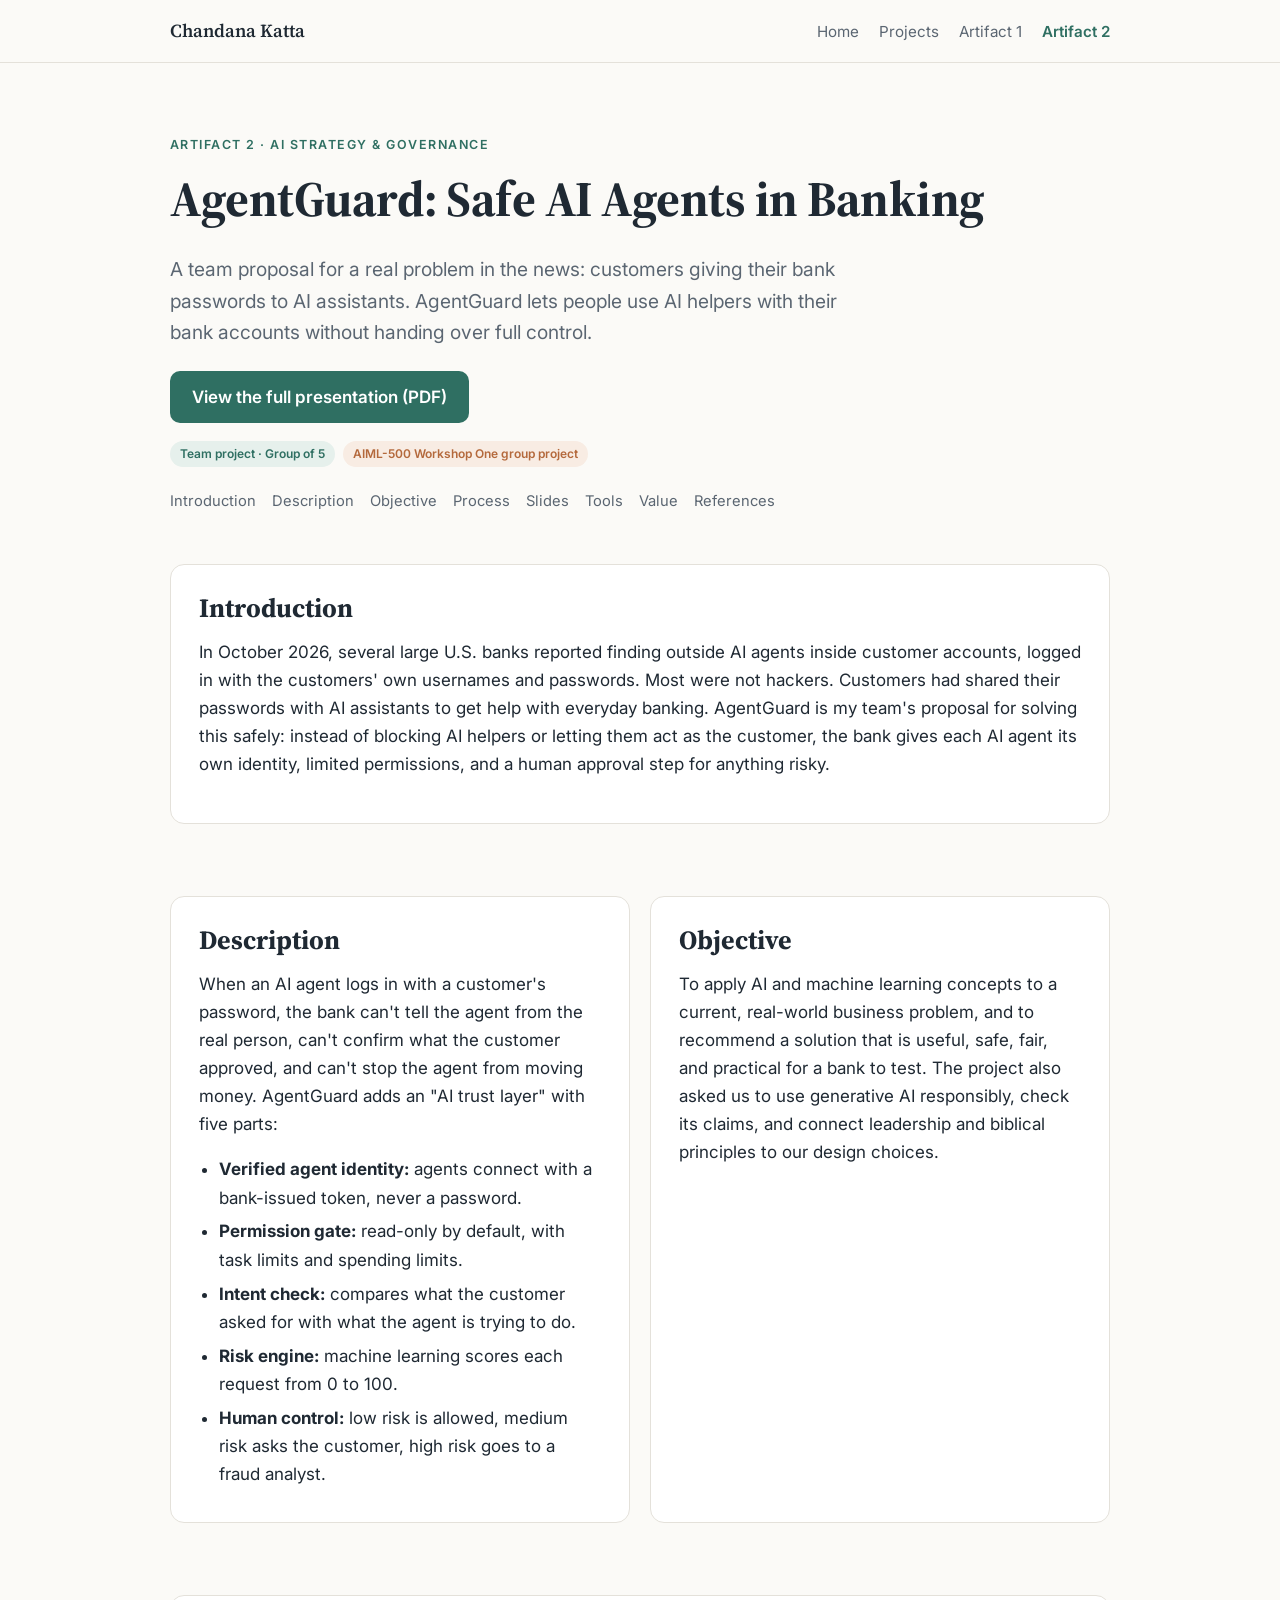
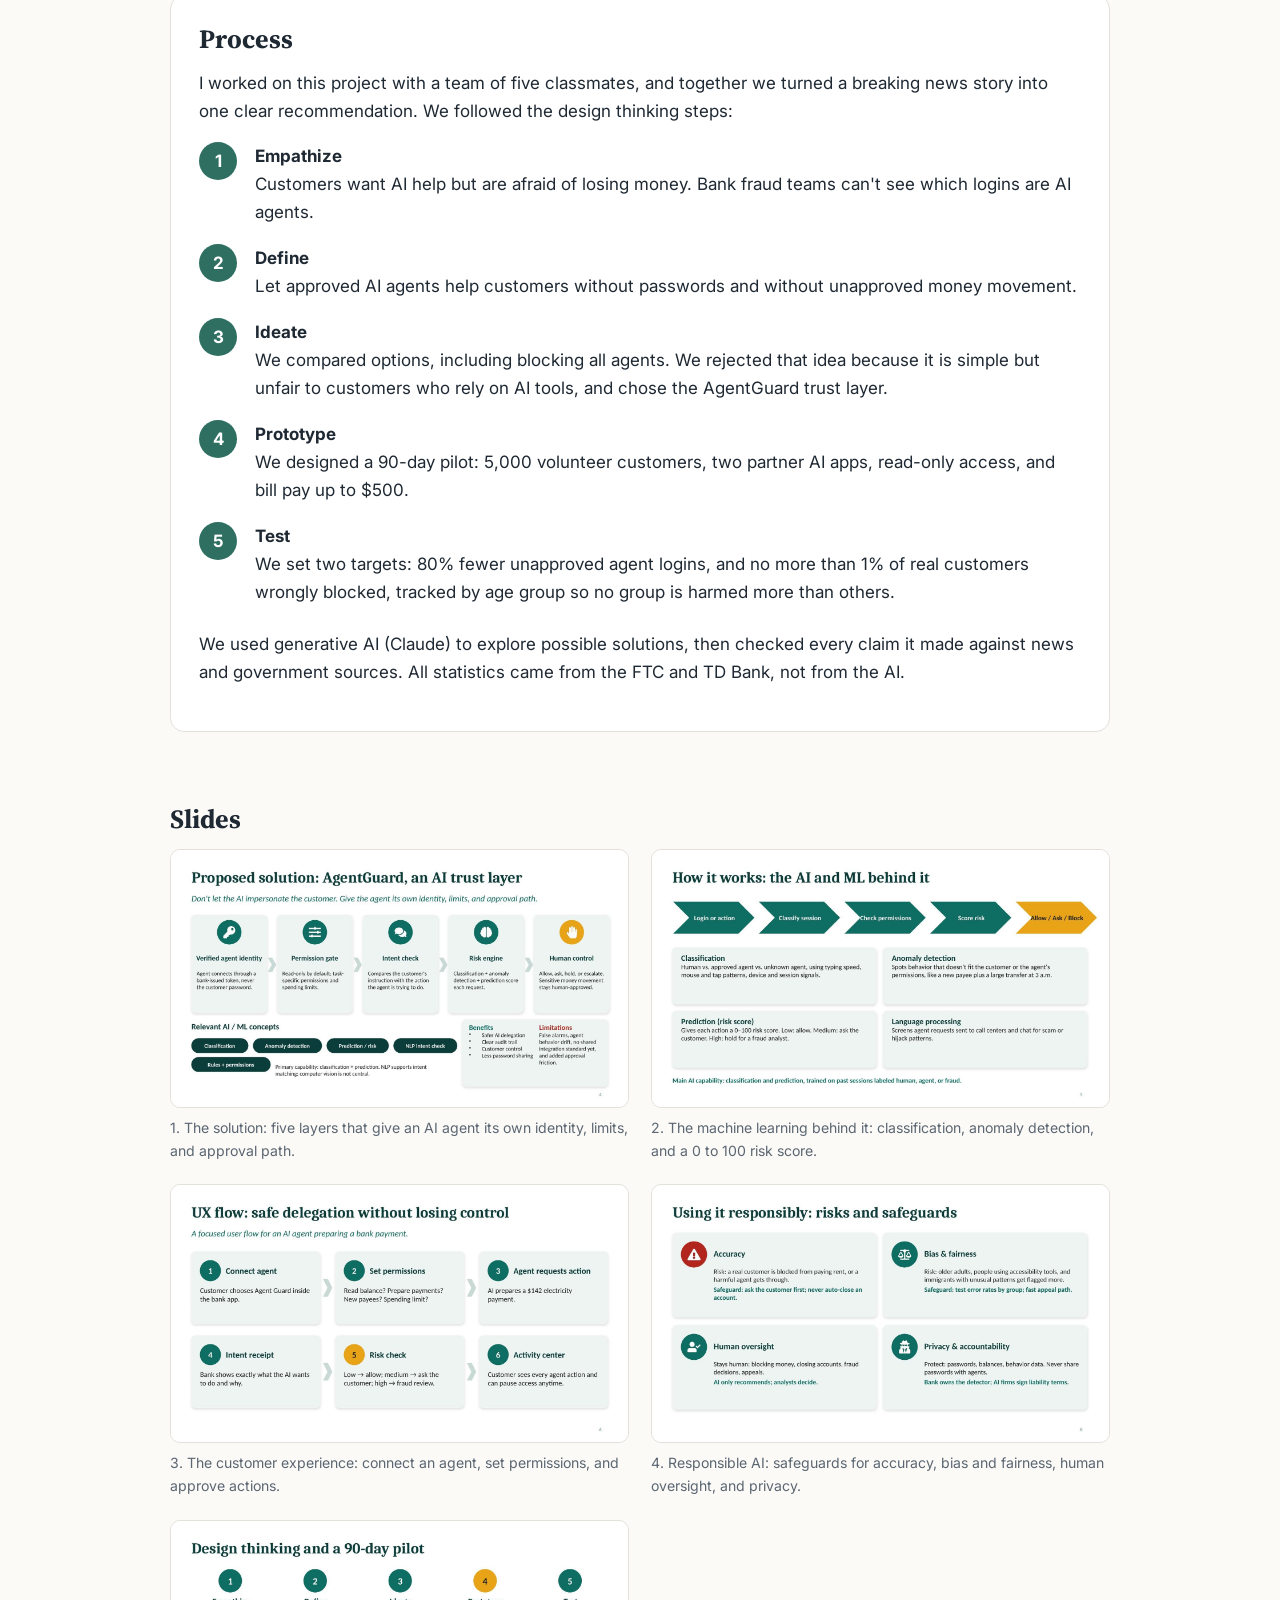
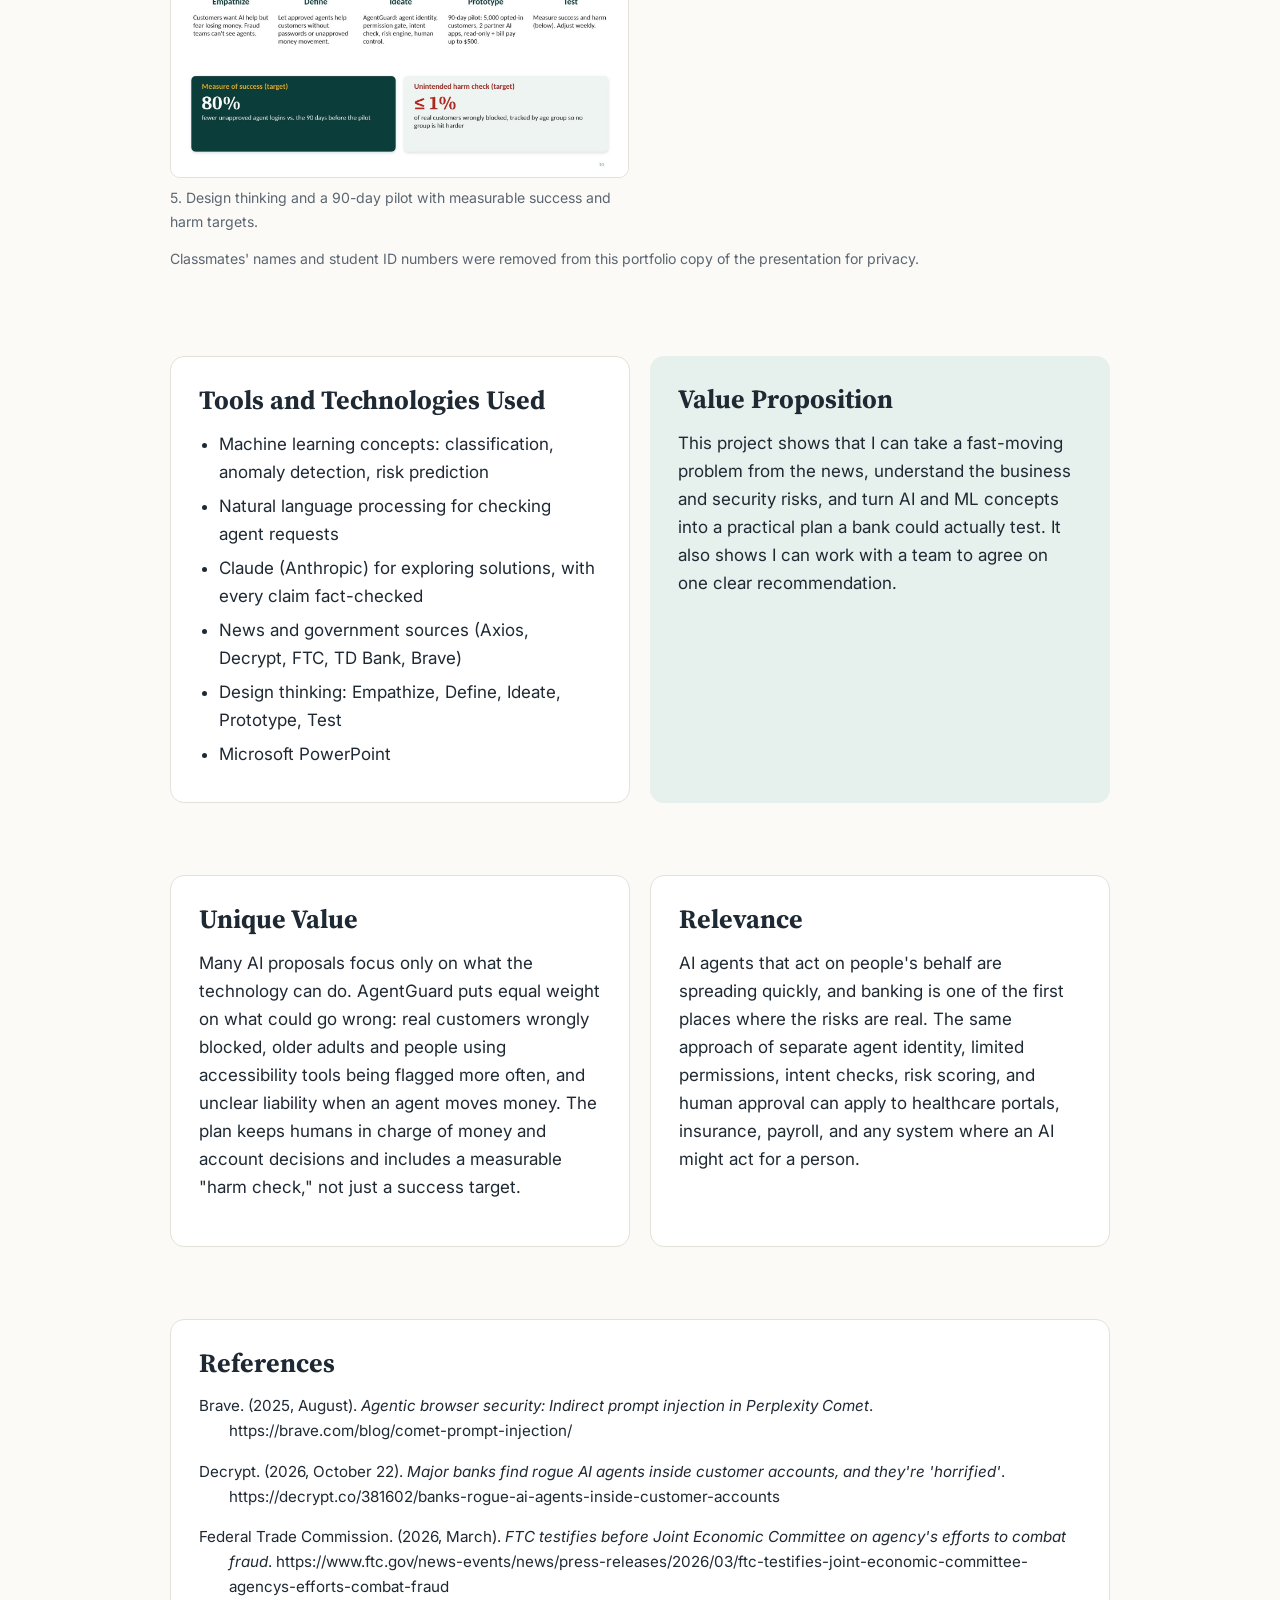
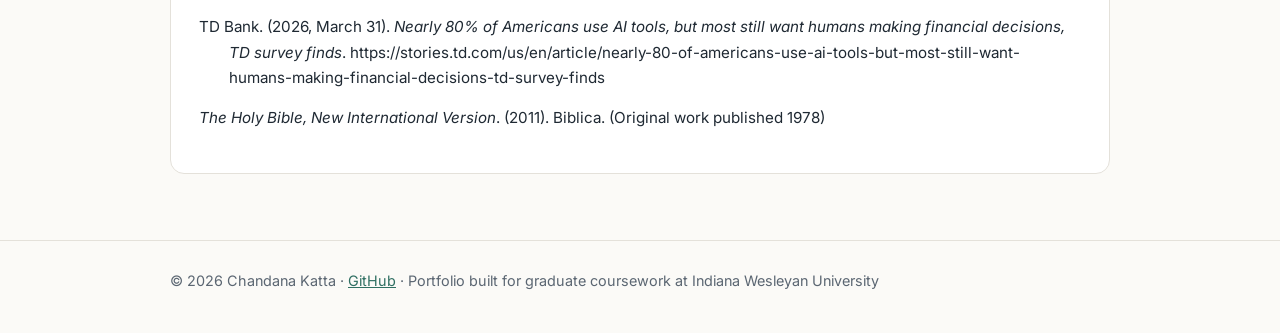
==== agentguard.html @ ad2bde73 "Add Artifact 2: AgentGuard" ====
<!DOCTYPE html>
<html lang="en">
<head>
<meta charset="utf-8">
<meta name="viewport" content="width=device-width, initial-scale=1">
<title>AgentGuard | Chandana Katta</title>
<meta name="description" content="Artifact 2: AgentGuard, a proposal for safe AI agents in banking.">
<link rel="preconnect" href="https://fonts.googleapis.com">
<link rel="preconnect" href="https://fonts.gstatic.com" crossorigin>
<link href="https://fonts.googleapis.com/css2?family=Inter:wght@400;600;700&family=Source+Serif+4:wght@600&display=swap" rel="stylesheet">
<link rel="stylesheet" href="style.css">
</head>
<body>
<header class="site"><div class="wrap"><a class="brand" href="index.html">Chandana Katta</a><nav><a href="index.html">Home</a><a href="projects.html">Projects</a><a href="visa-guide-usa.html">Artifact 1</a><a href="agentguard.html" aria-current="page">Artifact 2</a></nav></div></header>
<main>

<section class="hero"><div class="wrap">
  <div class="eyebrow">Artifact 2 · AI Strategy &amp; Governance</div>
  <h1>AgentGuard: Safe AI Agents in Banking</h1>
  <p class="lead">A team proposal for a real problem in the news: customers giving their bank passwords to AI assistants. AgentGuard lets people use AI helpers with their bank accounts without handing over full control.</p>
  <div class="btns"><a class="btn" href="AgentGuard-Presentation.pdf" target="_blank" rel="noopener">View the full presentation (PDF)</a></div>
  <div class="meta"><span class="tag">Team project · Group of 5</span><span class="tag warm">AIML-500 Workshop One group project</span></div>
  <div class="toc"><a href="#introduction">Introduction</a><a href="#description">Description</a><a href="#objective">Objective</a><a href="#process">Process</a><a href="#evidence">Slides</a><a href="#tools">Tools</a><a href="#value">Value</a><a href="#references">References</a></div>
</div></section>

<section id="introduction" style="padding-top:0"><div class="wrap"><div class="card">
  <h2>Introduction</h2>
  <p>In October 2026, several large U.S. banks reported finding outside AI agents inside customer accounts, logged in with the customers' own usernames and passwords. Most were not hackers. Customers had shared their passwords with AI assistants to get help with everyday banking. AgentGuard is my team's proposal for solving this safely: instead of blocking AI helpers or letting them act as the customer, the bank gives each AI agent its own identity, limited permissions, and a human approval step for anything risky.</p>
</div></div></section>

<section id="description"><div class="wrap grid2">
  <div class="card">
    <h2>Description</h2>
    <p>When an AI agent logs in with a customer's password, the bank can't tell the agent from the real person, can't confirm what the customer approved, and can't stop the agent from moving money. AgentGuard adds an "AI trust layer" with five parts:</p>
    <ul class="clean">
      <li><strong>Verified agent identity:</strong> agents connect with a bank-issued token, never a password.</li>
      <li><strong>Permission gate:</strong> read-only by default, with task limits and spending limits.</li>
      <li><strong>Intent check:</strong> compares what the customer asked for with what the agent is trying to do.</li>
      <li><strong>Risk engine:</strong> machine learning scores each request from 0 to 100.</li>
      <li><strong>Human control:</strong> low risk is allowed, medium risk asks the customer, high risk goes to a fraud analyst.</li>
    </ul>
  </div>
  <div class="card" id="objective">
    <h2>Objective</h2>
    <p>To apply AI and machine learning concepts to a current, real-world business problem, and to recommend a solution that is useful, safe, fair, and practical for a bank to test. The project also asked us to use generative AI responsibly, check its claims, and connect leadership and biblical principles to our design choices.</p>
  </div>
</div></section>

<section id="process"><div class="wrap"><div class="card">
  <h2>Process</h2>
  <p>I worked on this project with a team of five classmates, and together we turned a breaking news story into one clear recommendation. We followed the design thinking steps:</p>
  <ol class="steps">
    <li><b>Empathize</b>Customers want AI help but are afraid of losing money. Bank fraud teams can't see which logins are AI agents.</li>
    <li><b>Define</b>Let approved AI agents help customers without passwords and without unapproved money movement.</li>
    <li><b>Ideate</b>We compared options, including blocking all agents. We rejected that idea because it is simple but unfair to customers who rely on AI tools, and chose the AgentGuard trust layer.</li>
    <li><b>Prototype</b>We designed a 90-day pilot: 5,000 volunteer customers, two partner AI apps, read-only access, and bill pay up to $500.</li>
    <li><b>Test</b>We set two targets: 80% fewer unapproved agent logins, and no more than 1% of real customers wrongly blocked, tracked by age group so no group is harmed more than others.</li>
  </ol>
  <p style="margin-top:6px">We used generative AI (Claude) to explore possible solutions, then checked every claim it made against news and government sources. All statistics came from the FTC and TD Bank, not from the AI.</p>
</div></div></section>

<section id="evidence"><div class="wrap">
  <h2>Slides</h2>
  <div class="shots">
    <figure><a href="ag-solution.jpg" target="_blank" rel="noopener"><img src="ag-solution.jpg" alt="Slide: AgentGuard, an AI trust layer with five parts" loading="lazy"></a><figcaption>1. The solution: five layers that give an AI agent its own identity, limits, and approval path.</figcaption></figure>
    <figure><a href="ag-how.jpg" target="_blank" rel="noopener"><img src="ag-how.jpg" alt="Slide: how the AI and ML work, classification, anomaly detection, risk score" loading="lazy"></a><figcaption>2. The machine learning behind it: classification, anomaly detection, and a 0 to 100 risk score.</figcaption></figure>
    <figure><a href="ag-ux.jpg" target="_blank" rel="noopener"><img src="ag-ux.jpg" alt="Slide: six-step customer flow from connecting an agent to the activity center" loading="lazy"></a><figcaption>3. The customer experience: connect an agent, set permissions, and approve actions.</figcaption></figure>
    <figure><a href="ag-safeguards.jpg" target="_blank" rel="noopener"><img src="ag-safeguards.jpg" alt="Slide: risks and safeguards for accuracy, bias, human oversight, privacy" loading="lazy"></a><figcaption>4. Responsible AI: safeguards for accuracy, bias and fairness, human oversight, and privacy.</figcaption></figure>
    <figure><a href="ag-pilot.jpg" target="_blank" rel="noopener"><img src="ag-pilot.jpg" alt="Slide: design thinking steps and 90-day pilot targets" loading="lazy"></a><figcaption>5. Design thinking and a 90-day pilot with measurable success and harm targets.</figcaption></figure>
  </div>
  <p class="note" style="margin-top:14px">Classmates' names and student ID numbers were removed from this portfolio copy of the presentation for privacy.</p>
</div></section>

<section id="tools"><div class="wrap grid2">
  <div class="card">
    <h2>Tools and Technologies Used</h2>
    <ul class="clean">
      <li>Machine learning concepts: classification, anomaly detection, risk prediction</li>
      <li>Natural language processing for checking agent requests</li>
      <li>Claude (Anthropic) for exploring solutions, with every claim fact-checked</li>
      <li>News and government sources (Axios, Decrypt, FTC, TD Bank, Brave)</li>
      <li>Design thinking: Empathize, Define, Ideate, Prototype, Test</li>
      <li>Microsoft PowerPoint</li>
    </ul>
  </div>
  <div class="card value" id="value">
    <h2>Value Proposition</h2>
    <p>This project shows that I can take a fast-moving problem from the news, understand the business and security risks, and turn AI and ML concepts into a practical plan a bank could actually test. It also shows I can work with a team to agree on one clear recommendation.</p>
  </div>
</div></section>

<section><div class="wrap grid2">
  <div class="card">
    <h2>Unique Value</h2>
    <p>Many AI proposals focus only on what the technology can do. AgentGuard puts equal weight on what could go wrong: real customers wrongly blocked, older adults and people using accessibility tools being flagged more often, and unclear liability when an agent moves money. The plan keeps humans in charge of money and account decisions and includes a measurable "harm check," not just a success target.</p>
  </div>
  <div class="card">
    <h2>Relevance</h2>
    <p>AI agents that act on people's behalf are spreading quickly, and banking is one of the first places where the risks are real. The same approach of separate agent identity, limited permissions, intent checks, risk scoring, and human approval can apply to healthcare portals, insurance, payroll, and any system where an AI might act for a person.</p>
  </div>
</div></section>

<section id="references" class="refs"><div class="wrap"><div class="card">
  <h2>References</h2>
  <p>Brave. (2025, August). <em>Agentic browser security: Indirect prompt injection in Perplexity Comet</em>. https://brave.com/blog/comet-prompt-injection/</p>
  <p>Decrypt. (2026, October 22). <em>Major banks find rogue AI agents inside customer accounts, and they're 'horrified'</em>. https://decrypt.co/381602/banks-rogue-ai-agents-inside-customer-accounts</p>
  <p>Federal Trade Commission. (2026, March). <em>FTC testifies before Joint Economic Committee on agency's efforts to combat fraud</em>. https://www.ftc.gov/news-events/news/press-releases/2026/03/ftc-testifies-joint-economic-committee-agencys-efforts-combat-fraud</p>
  <p>TD Bank. (2026, March 31). <em>Nearly 80% of Americans use AI tools, but most still want humans making financial decisions, TD survey finds</em>. https://stories.td.com/us/en/article/nearly-80-of-americans-use-ai-tools-but-most-still-want-humans-making-financial-decisions-td-survey-finds</p>
  <p><em>The Holy Bible, New International Version</em>. (2011). Biblica. (Original work published 1978)</p>
</div></div></section>

</main>
<footer><div class="wrap">© 2026 Chandana Katta · <a href="https://github.com/chandanakatta17">GitHub</a> · Portfolio built for graduate coursework at Indiana Wesleyan University</div></footer>
</body>
</html>
---- style.css ----
:root {
  --bg: #fbfaf7;
  --surface: #ffffff;
  --ink: #1f2933;
  --muted: #5b6672;
  --line: #e4e1da;
  --accent: #2f6f62;
  --accent-soft: #e6f0ec;
  --warm: #b4693c;
  --warm-soft: #f8ece3;
  --radius: 14px;
  --max: 980px;
}
* { box-sizing: border-box; }
html { scroll-behavior: smooth; }
body {
  margin: 0; background: var(--bg); color: var(--ink);
  font: 17px/1.65 "Inter", system-ui, -apple-system, "Segoe UI", sans-serif;
}
img { max-width: 100%; display: block; }
a { color: var(--accent); }
h1, h2, h3 { font-family: "Source Serif 4", Georgia, serif; line-height: 1.2; margin: 0 0 .5em; }
h1 { font-size: clamp(2.1rem, 5vw, 3.1rem); letter-spacing: -.01em; }
h2 { font-size: 1.65rem; margin-top: 0; }
h3 { font-size: 1.2rem; }
p { margin: 0 0 1em; }
.wrap { max-width: var(--max); margin: 0 auto; padding: 0 20px; }

/* nav */
header.site { border-bottom: 1px solid var(--line); background: rgba(251,250,247,.92); position: sticky; top: 0; z-index: 10; backdrop-filter: blur(6px); }
header.site .wrap { display: flex; align-items: center; justify-content: space-between; gap: 16px; min-height: 62px; flex-wrap: wrap; }
.brand { font-family: "Source Serif 4", Georgia, serif; font-weight: 600; font-size: 1.15rem; color: var(--ink); text-decoration: none; }
nav a { color: var(--muted); text-decoration: none; margin-left: 20px; font-size: .95rem; }
nav a:first-child { margin-left: 0; }
nav a:hover, nav a[aria-current="page"] { color: var(--accent); }
nav a[aria-current="page"] { font-weight: 600; }

/* hero */
.hero { padding: 72px 0 48px; }
.eyebrow { text-transform: uppercase; letter-spacing: .12em; font-size: .78rem; font-weight: 600; color: var(--accent); margin-bottom: 14px; }
.lead { font-size: 1.2rem; color: var(--muted); max-width: 680px; }

section { padding: 36px 0; }
.card { background: var(--surface); border: 1px solid var(--line); border-radius: var(--radius); padding: 28px; }
.grid2 { display: grid; grid-template-columns: 1fr 1fr; gap: 20px; }
.value { background: var(--accent-soft); border: 0; }
.value p:last-child { margin-bottom: 0; }

/* project cards */
.projects { display: grid; grid-template-columns: repeat(auto-fill, minmax(280px, 1fr)); gap: 20px; }
.proj { background: var(--surface); border: 1px solid var(--line); border-radius: var(--radius); overflow: hidden; display: flex; flex-direction: column; text-decoration: none; color: inherit; transition: transform .15s, box-shadow .15s; }
.proj:hover { transform: translateY(-3px); box-shadow: 0 10px 24px rgba(31,41,51,.08); }
.proj img { aspect-ratio: 16/9; object-fit: cover; object-position: top; border-bottom: 1px solid var(--line); width: 100%; }
.proj .body { padding: 18px 20px 22px; display: flex; flex-direction: column; flex: 1; }
.proj p { color: var(--muted); font-size: .95rem; flex: 1; }
.tag { display: inline-block; font-size: .75rem; font-weight: 600; color: var(--accent); background: var(--accent-soft); border-radius: 99px; padding: 3px 10px; margin-bottom: 10px; align-self: flex-start; }
.tag.warm { color: var(--warm); background: var(--warm-soft); }
.more { font-weight: 600; font-size: .92rem; color: var(--accent); }

/* buttons */
.btn { display: inline-block; background: var(--accent); color: #fff; text-decoration: none; font-weight: 600; padding: 12px 22px; border-radius: 10px; }
.btn:hover { background: #255a50; }
.btn.ghost { background: transparent; color: var(--accent); border: 1.5px solid var(--accent); }
.btn.ghost:hover { background: var(--accent-soft); }
.btns { display: flex; gap: 12px; flex-wrap: wrap; margin: 22px 0 8px; }
.note { font-size: .88rem; color: var(--muted); }

/* artifact page */
.meta { display: flex; flex-wrap: wrap; gap: 8px; margin-top: 18px; }
.toc { font-size: .92rem; display: flex; flex-wrap: wrap; column-gap: 16px; margin-top: 10px; }
.toc a { color: var(--muted); text-decoration: none; white-space: nowrap; line-height: 2; }
.toc a:hover { color: var(--accent); }
.steps { list-style: none; padding: 0; margin: 0; counter-reset: s; }
.steps li { position: relative; padding: 0 0 18px 56px; }
.steps li::before { counter-increment: s; content: counter(s); position: absolute; left: 0; top: 0; width: 38px; height: 38px; border-radius: 50%; background: var(--accent); color: #fff; font-weight: 700; display: grid; place-items: center; }
.steps li.fail::before { background: var(--warm); }
.steps b { display: block; }
ul.clean { padding-left: 1.2em; margin: 0; }
ul.clean li { margin-bottom: .35em; }
figure { margin: 0; }
figure img { border: 1px solid var(--line); border-radius: 10px; }
figcaption { font-size: .88rem; color: var(--muted); margin-top: 8px; }
.shots { display: grid; grid-template-columns: 1fr 1fr; gap: 22px; }
.refs p { padding-left: 2em; text-indent: -2em; font-size: .95rem; word-break: break-word; }

footer { border-top: 1px solid var(--line); padding: 28px 0 40px; margin-top: 30px; color: var(--muted); font-size: .9rem; }

@media (max-width: 720px) {
  body { font-size: 16px; }
  .hero { padding: 44px 0 28px; }
  .grid2, .shots { grid-template-columns: 1fr; }
  .card { padding: 22px; }
  nav a { margin-left: 14px; }
}
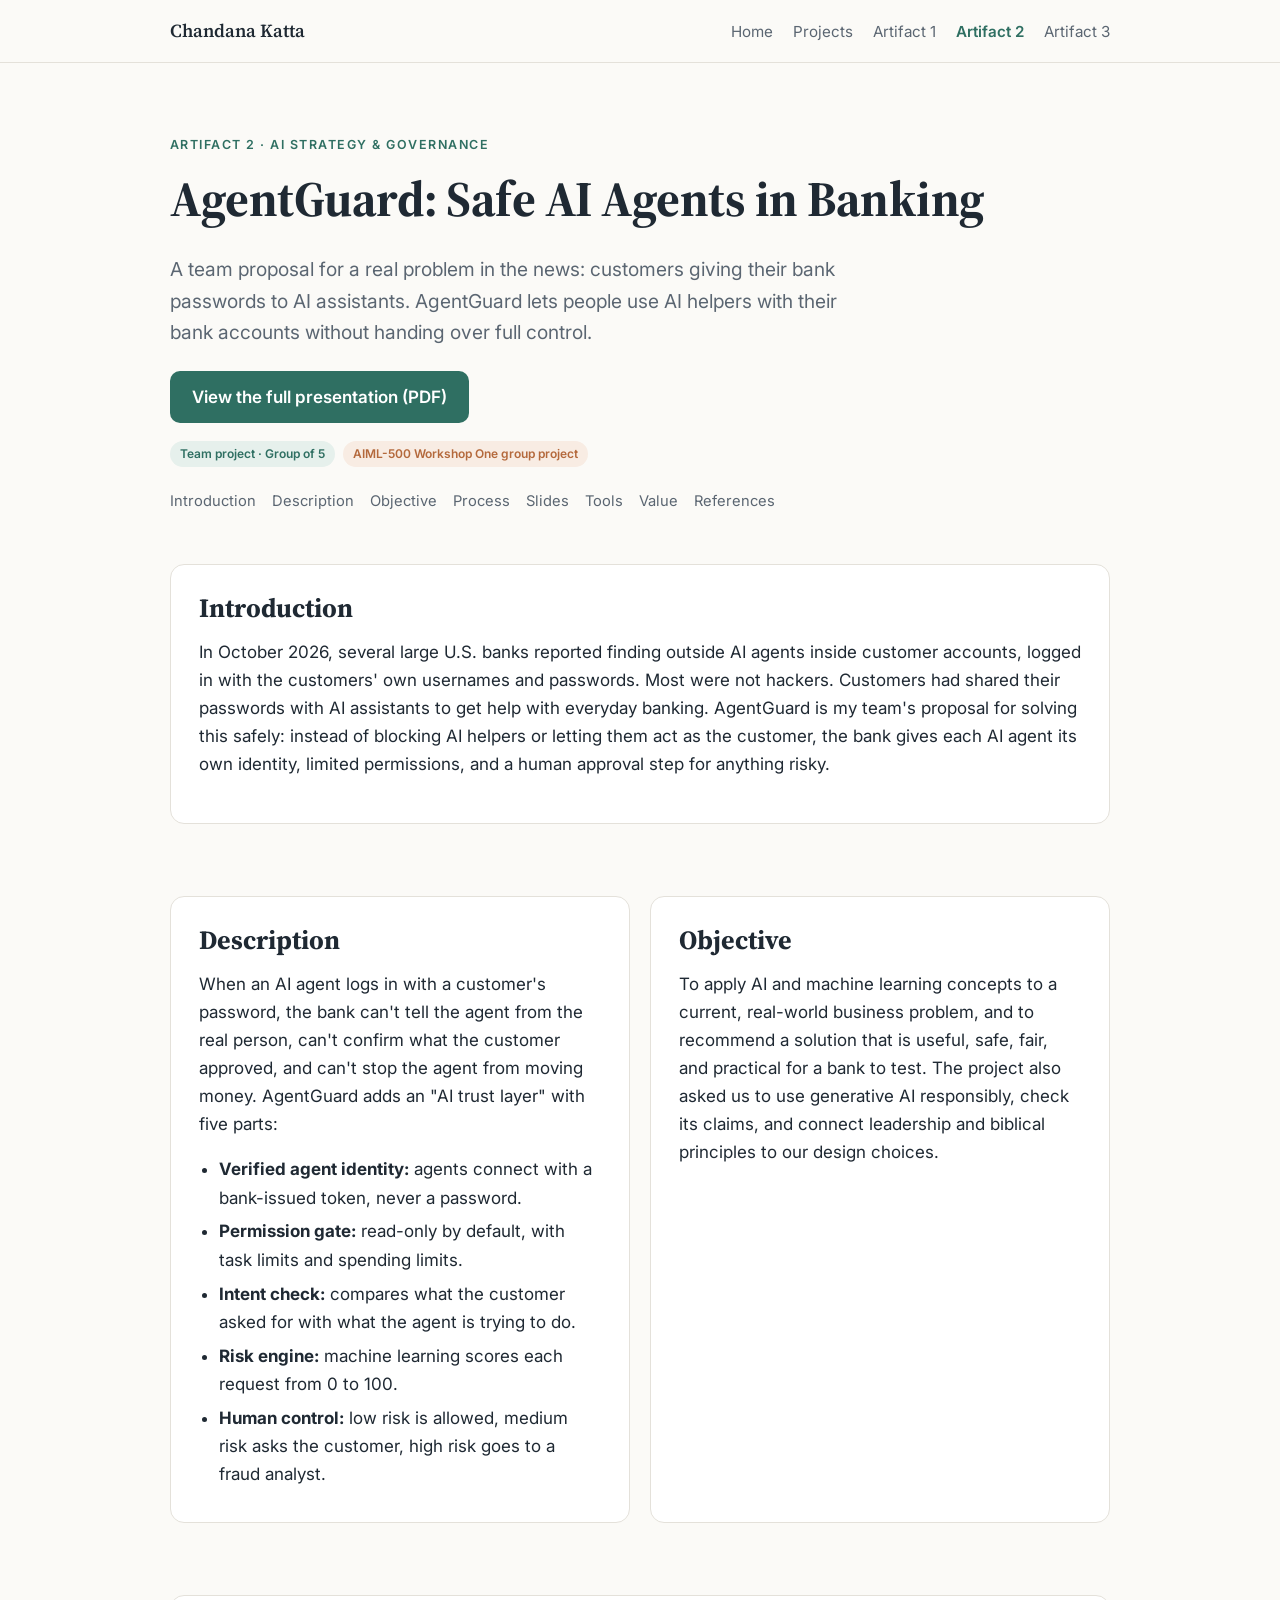
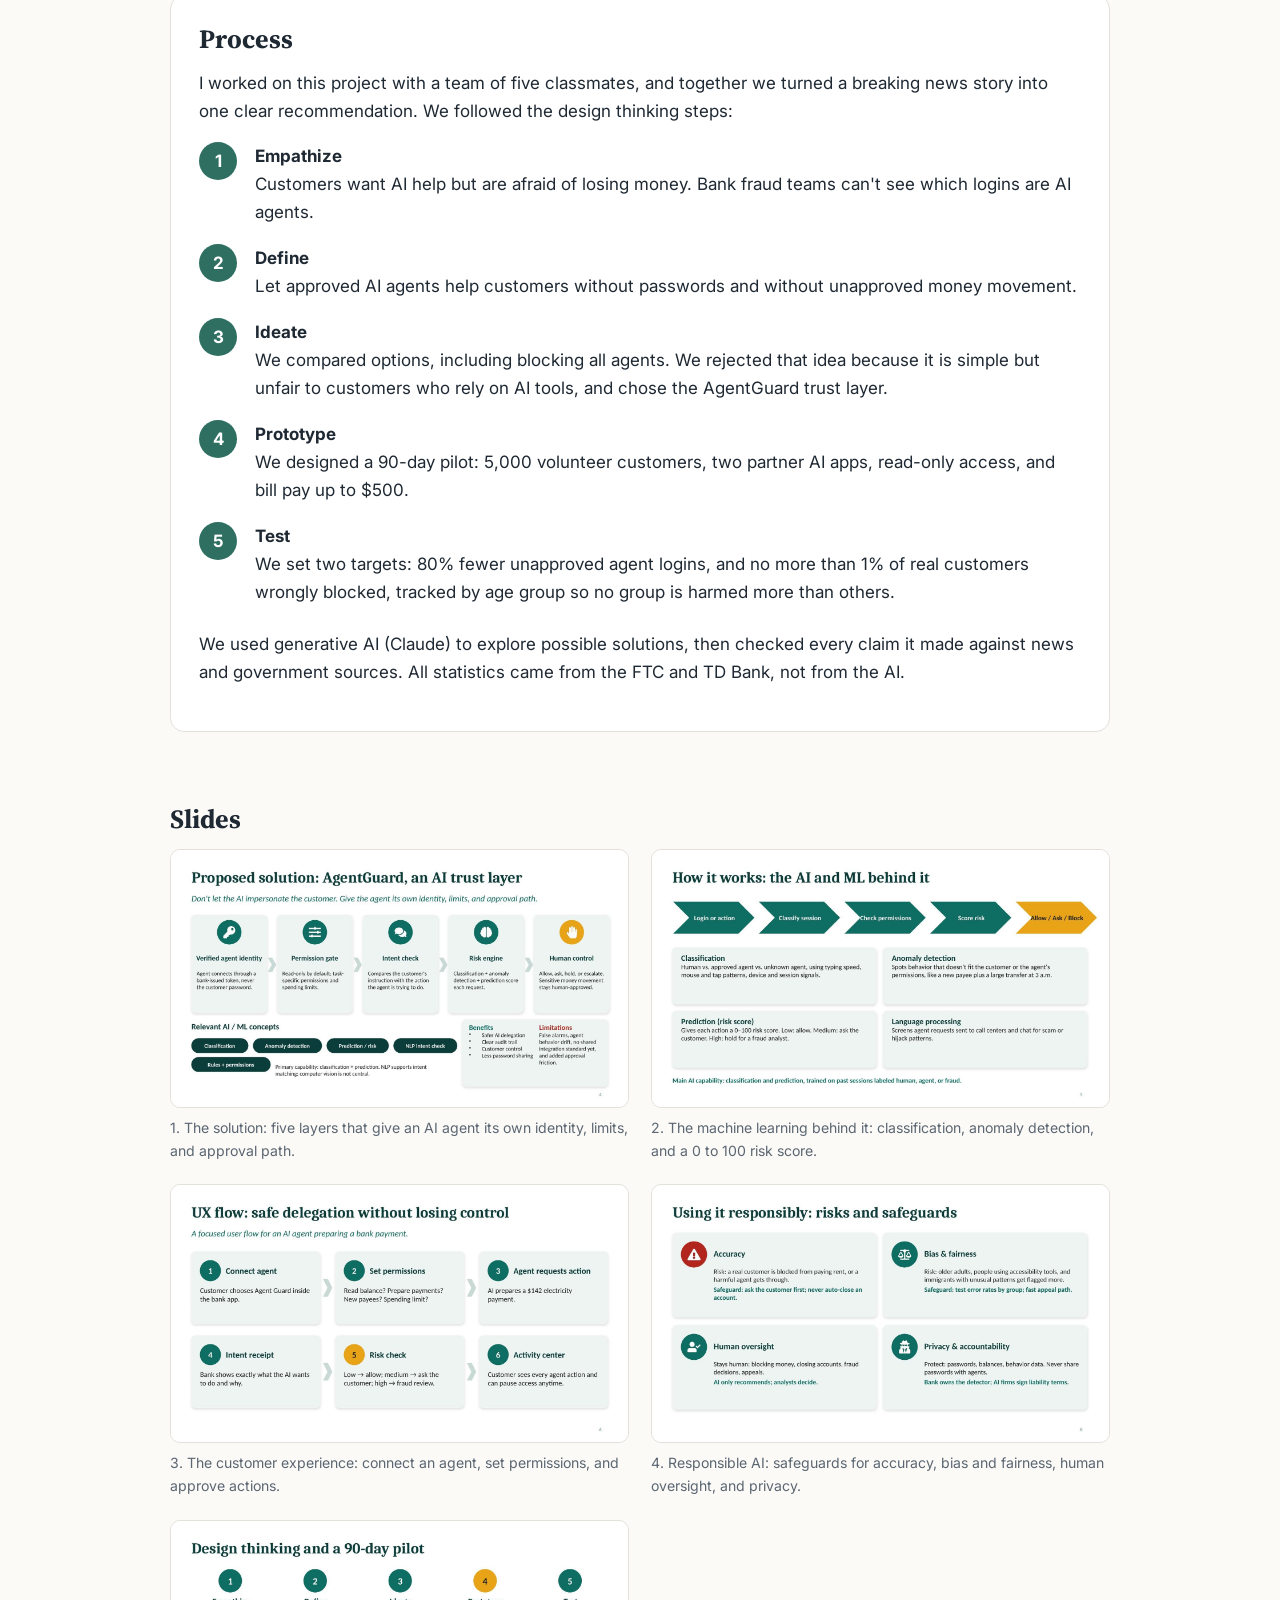
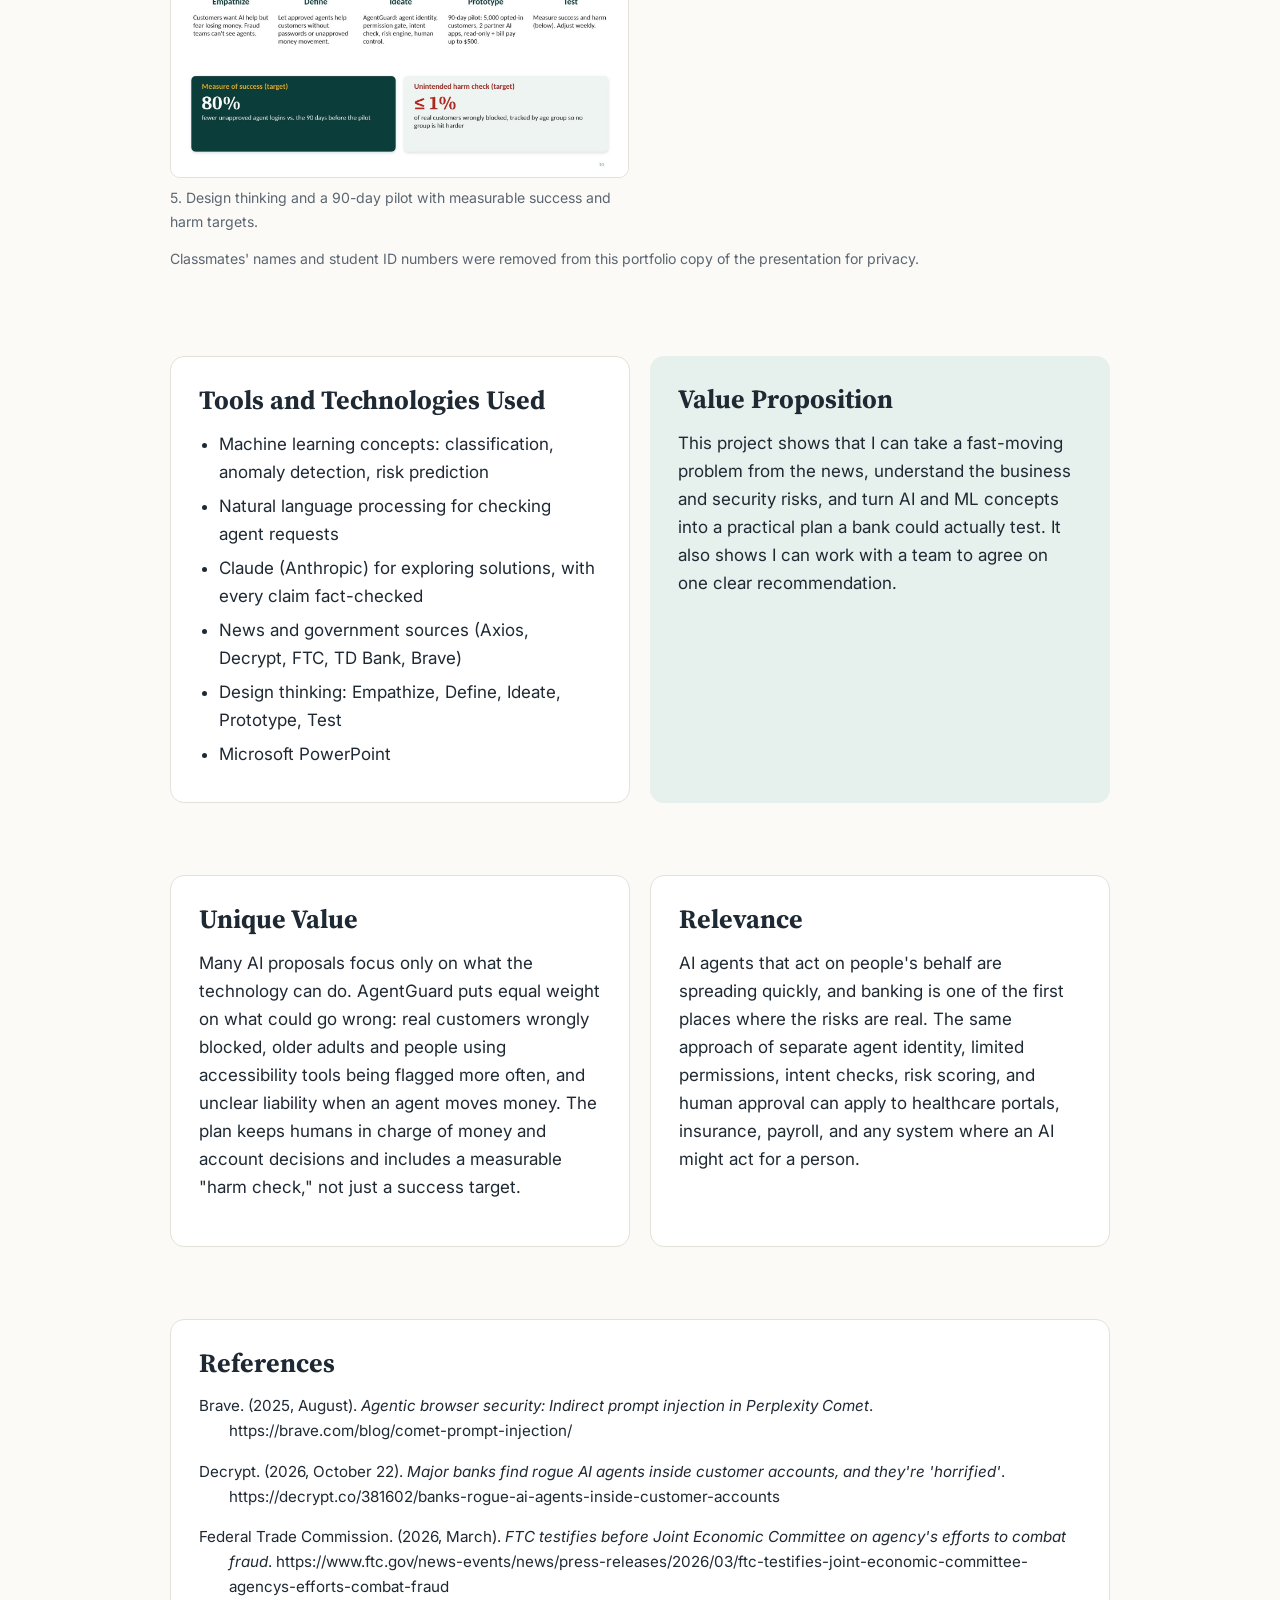
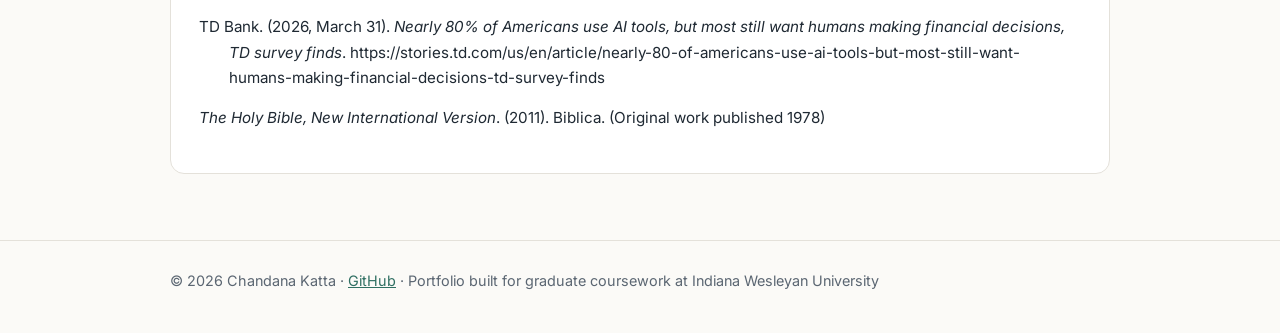
==== commit 0d45ecf0: "Add files via upload artifact 3" ====
--- a/agentguard.html
+++ b/agentguard.html
@@ -11,7 +11,7 @@
 <link rel="stylesheet" href="style.css">
 </head>
 <body>
-<header class="site"><div class="wrap"><a class="brand" href="index.html">Chandana Katta</a><nav><a href="index.html">Home</a><a href="projects.html">Projects</a><a href="visa-guide-usa.html">Artifact 1</a><a href="agentguard.html" aria-current="page">Artifact 2</a></nav></div></header>
+<header class="site"><div class="wrap"><a class="brand" href="index.html">Chandana Katta</a><nav><a href="index.html">Home</a><a href="projects.html">Projects</a><a href="visa-guide-usa.html">Artifact 1</a><a href="agentguard.html" aria-current="page">Artifact 2</a><a href="llm-guide.html">Artifact 3</a></nav></div></header>
 <main>
 
 <section class="hero"><div class="wrap">
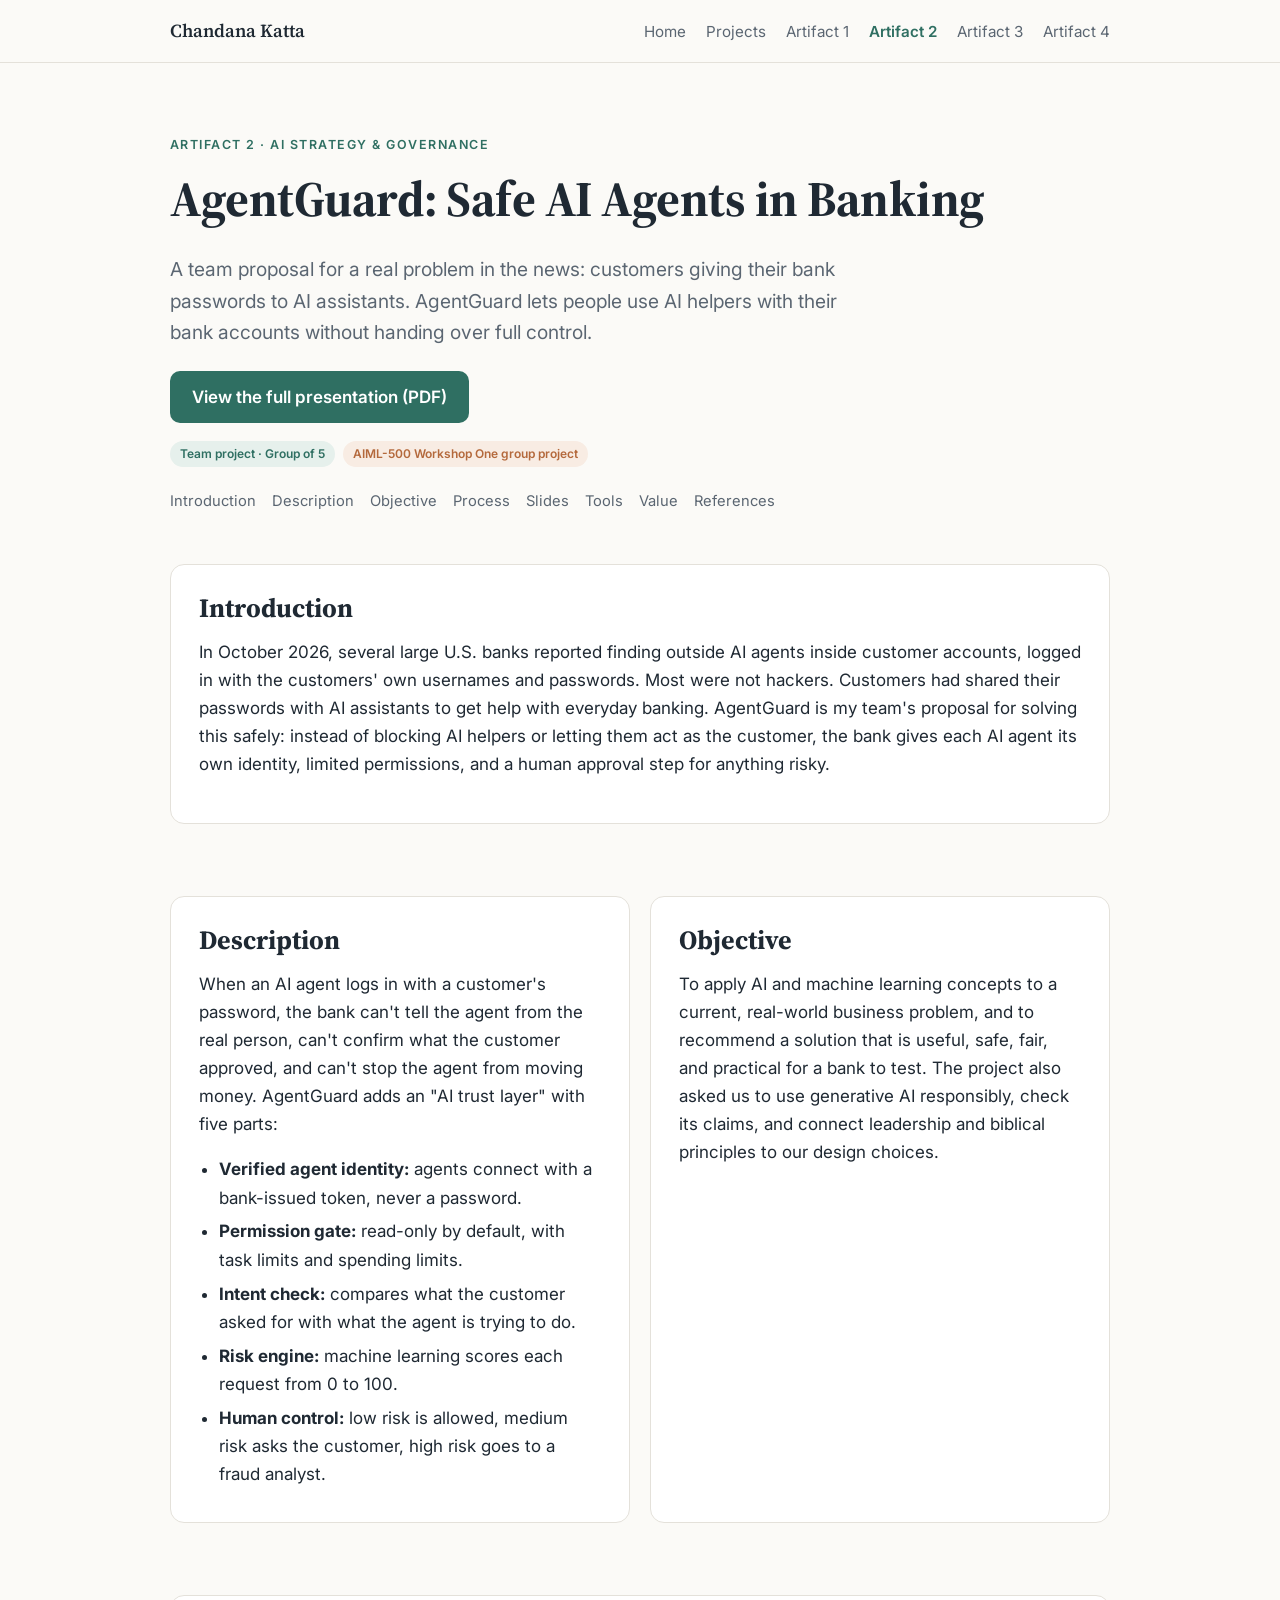
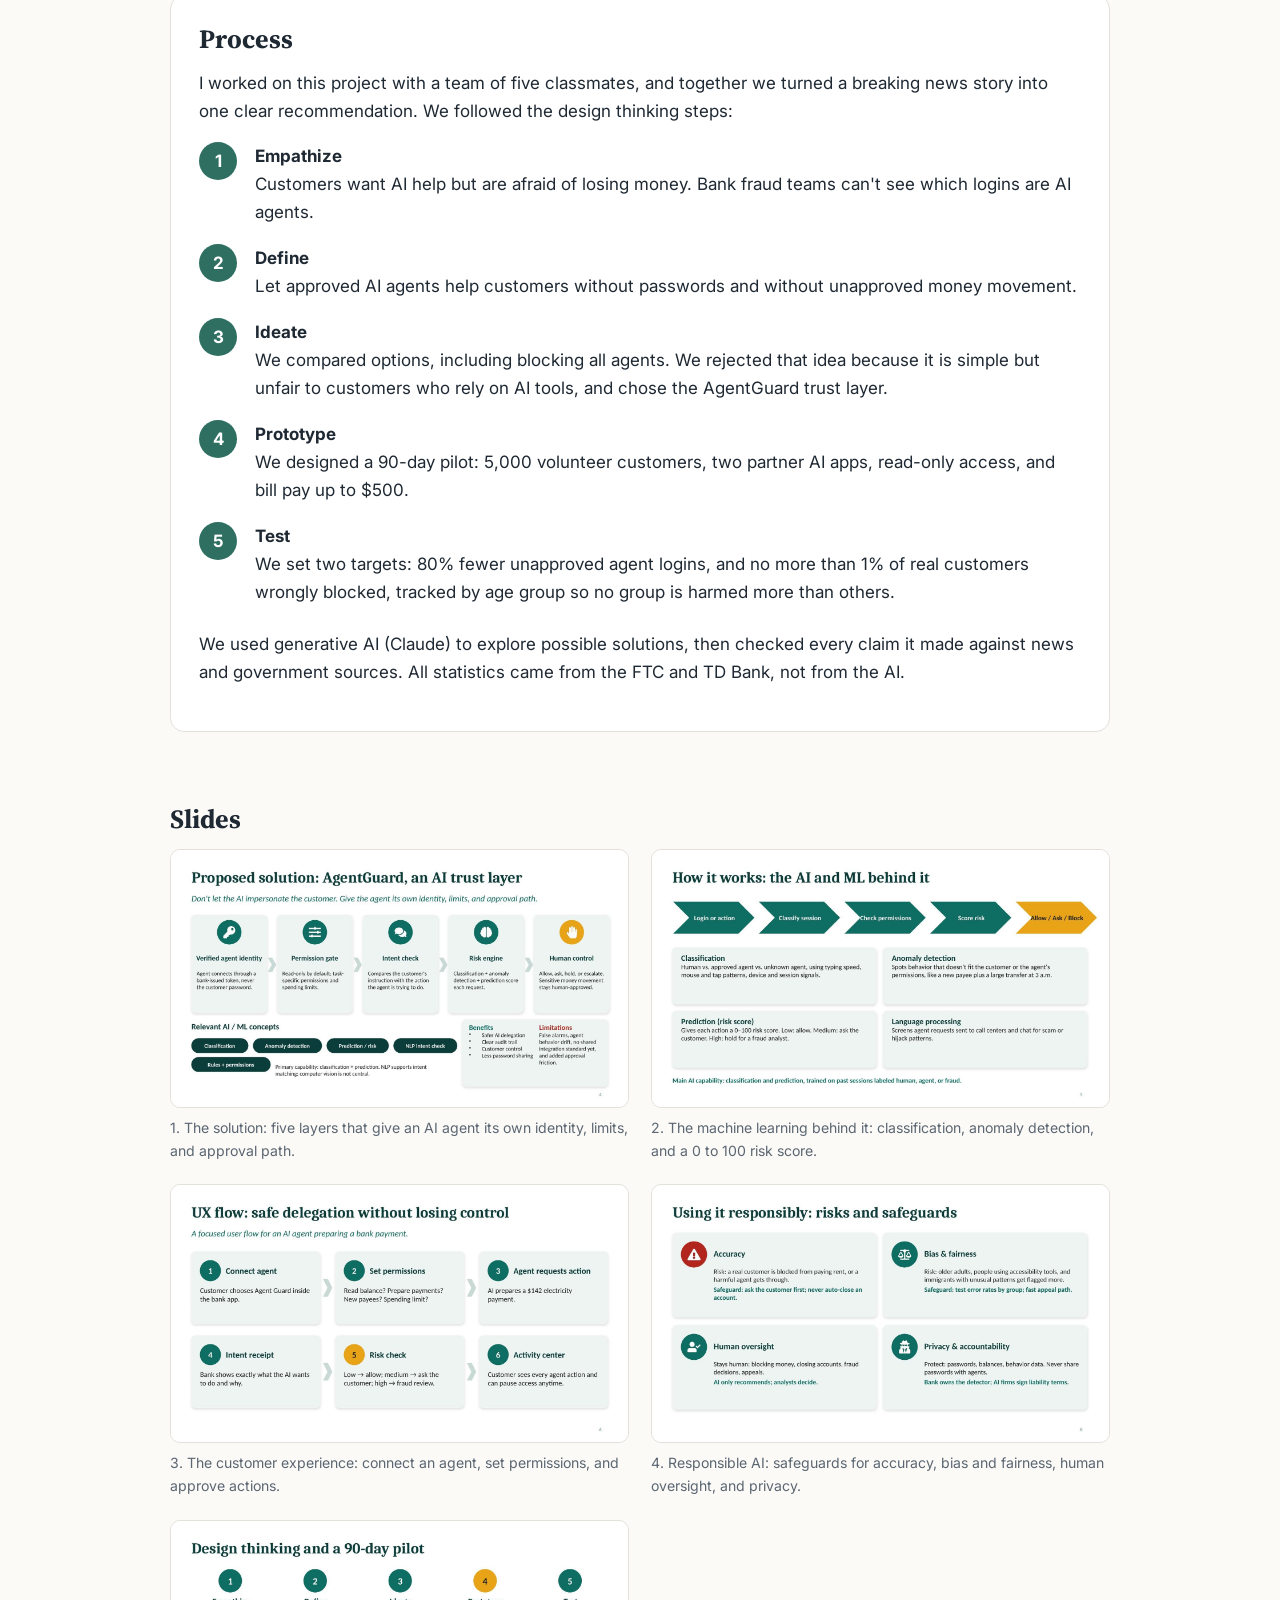
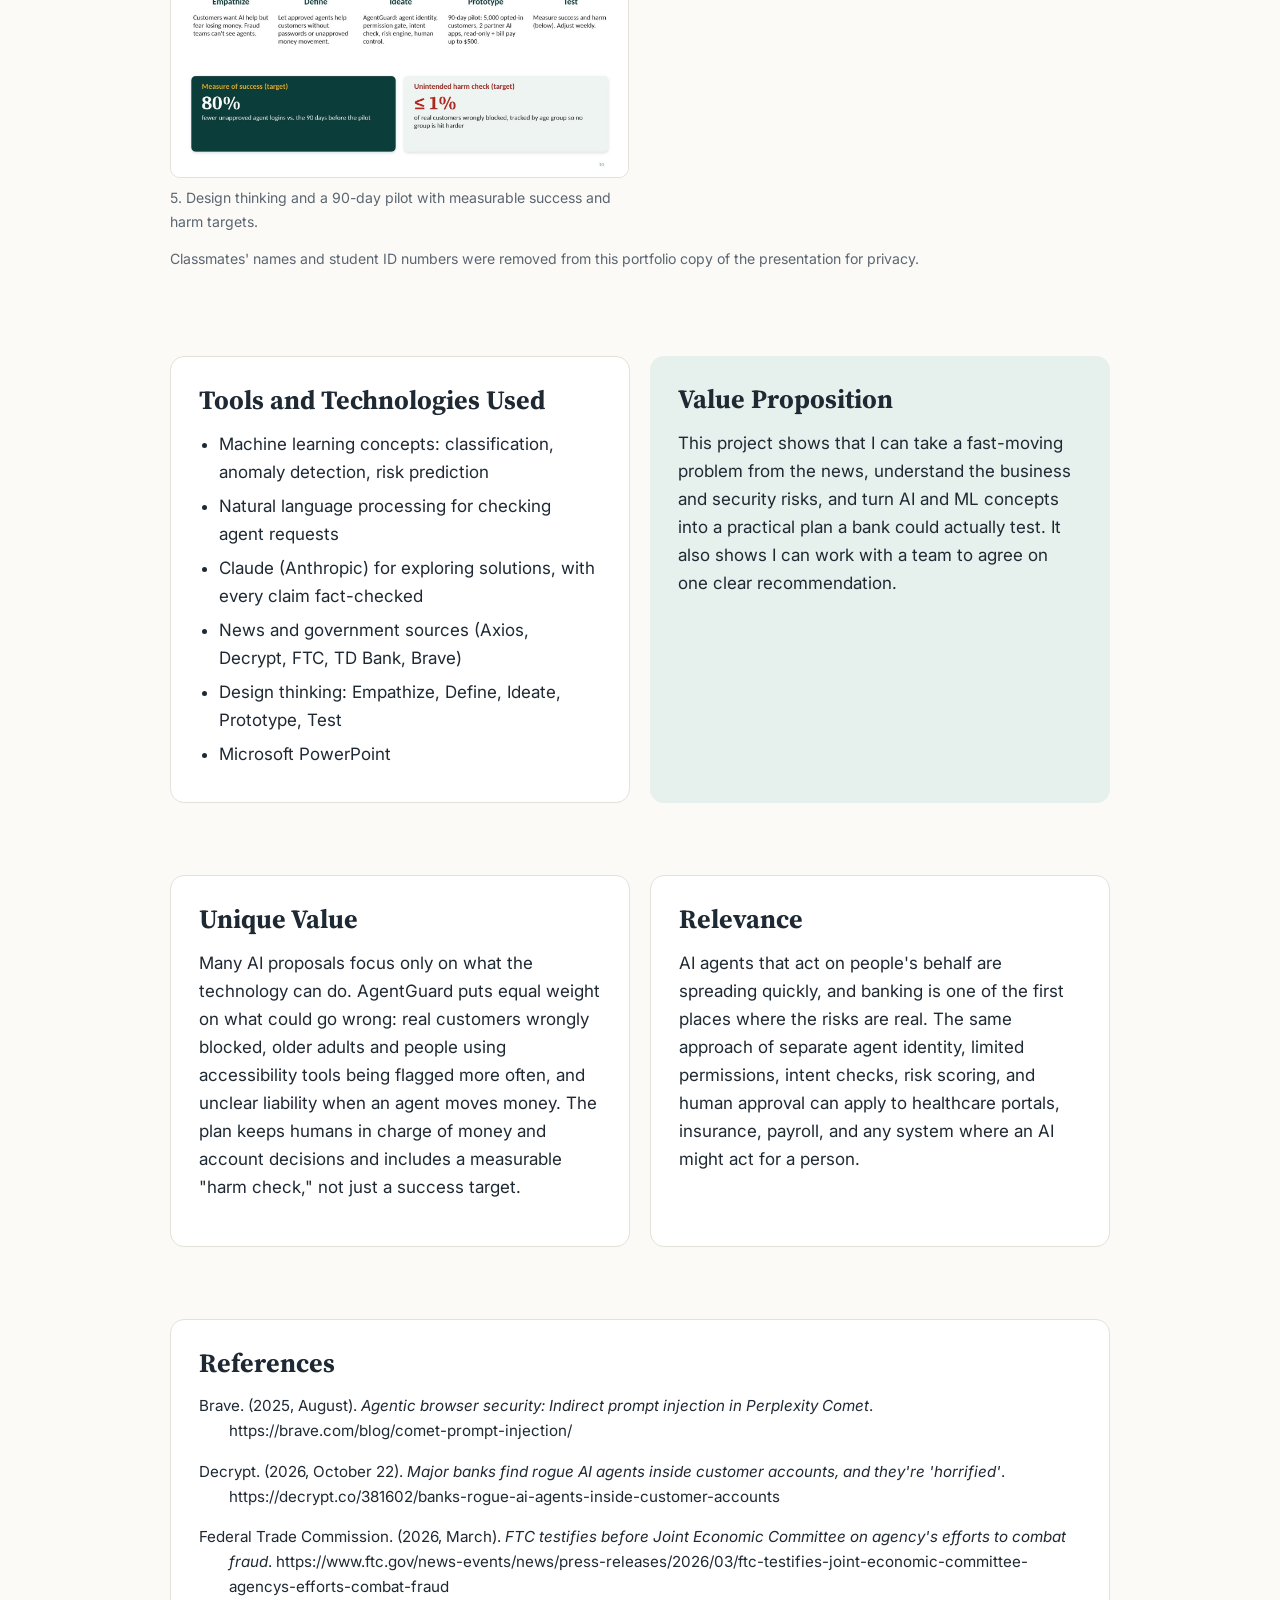
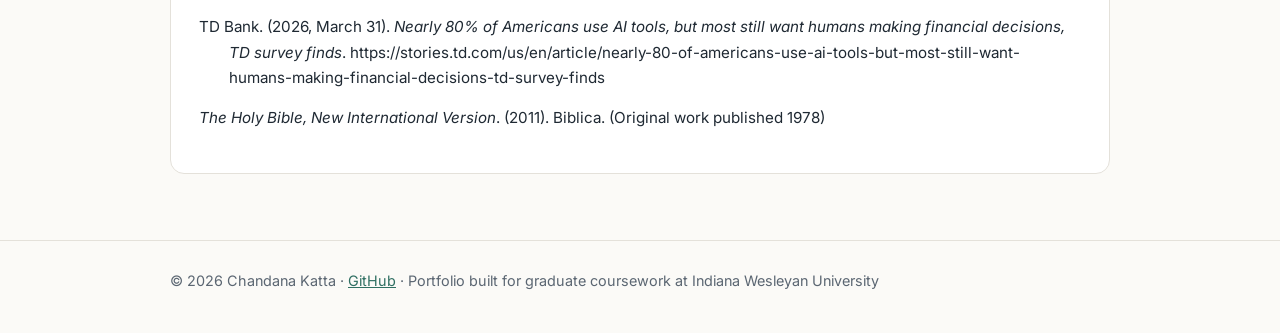
==== commit 1bfcd907: "Add files via upload Artifact 4" ====
--- a/agentguard.html
+++ b/agentguard.html
@@ -11,7 +11,7 @@
 <link rel="stylesheet" href="style.css">
 </head>
 <body>
-<header class="site"><div class="wrap"><a class="brand" href="index.html">Chandana Katta</a><nav><a href="index.html">Home</a><a href="projects.html">Projects</a><a href="visa-guide-usa.html">Artifact 1</a><a href="agentguard.html" aria-current="page">Artifact 2</a><a href="llm-guide.html">Artifact 3</a></nav></div></header>
+<header class="site"><div class="wrap"><a class="brand" href="index.html">Chandana Katta</a><nav><a href="index.html">Home</a><a href="projects.html">Projects</a><a href="visa-guide-usa.html">Artifact 1</a><a href="agentguard.html" aria-current="page">Artifact 2</a><a href="llm-guide.html">Artifact 3</a><a href="ml-vs-dl.html">Artifact 4</a></nav></div></header>
 <main>
 
 <section class="hero"><div class="wrap">
